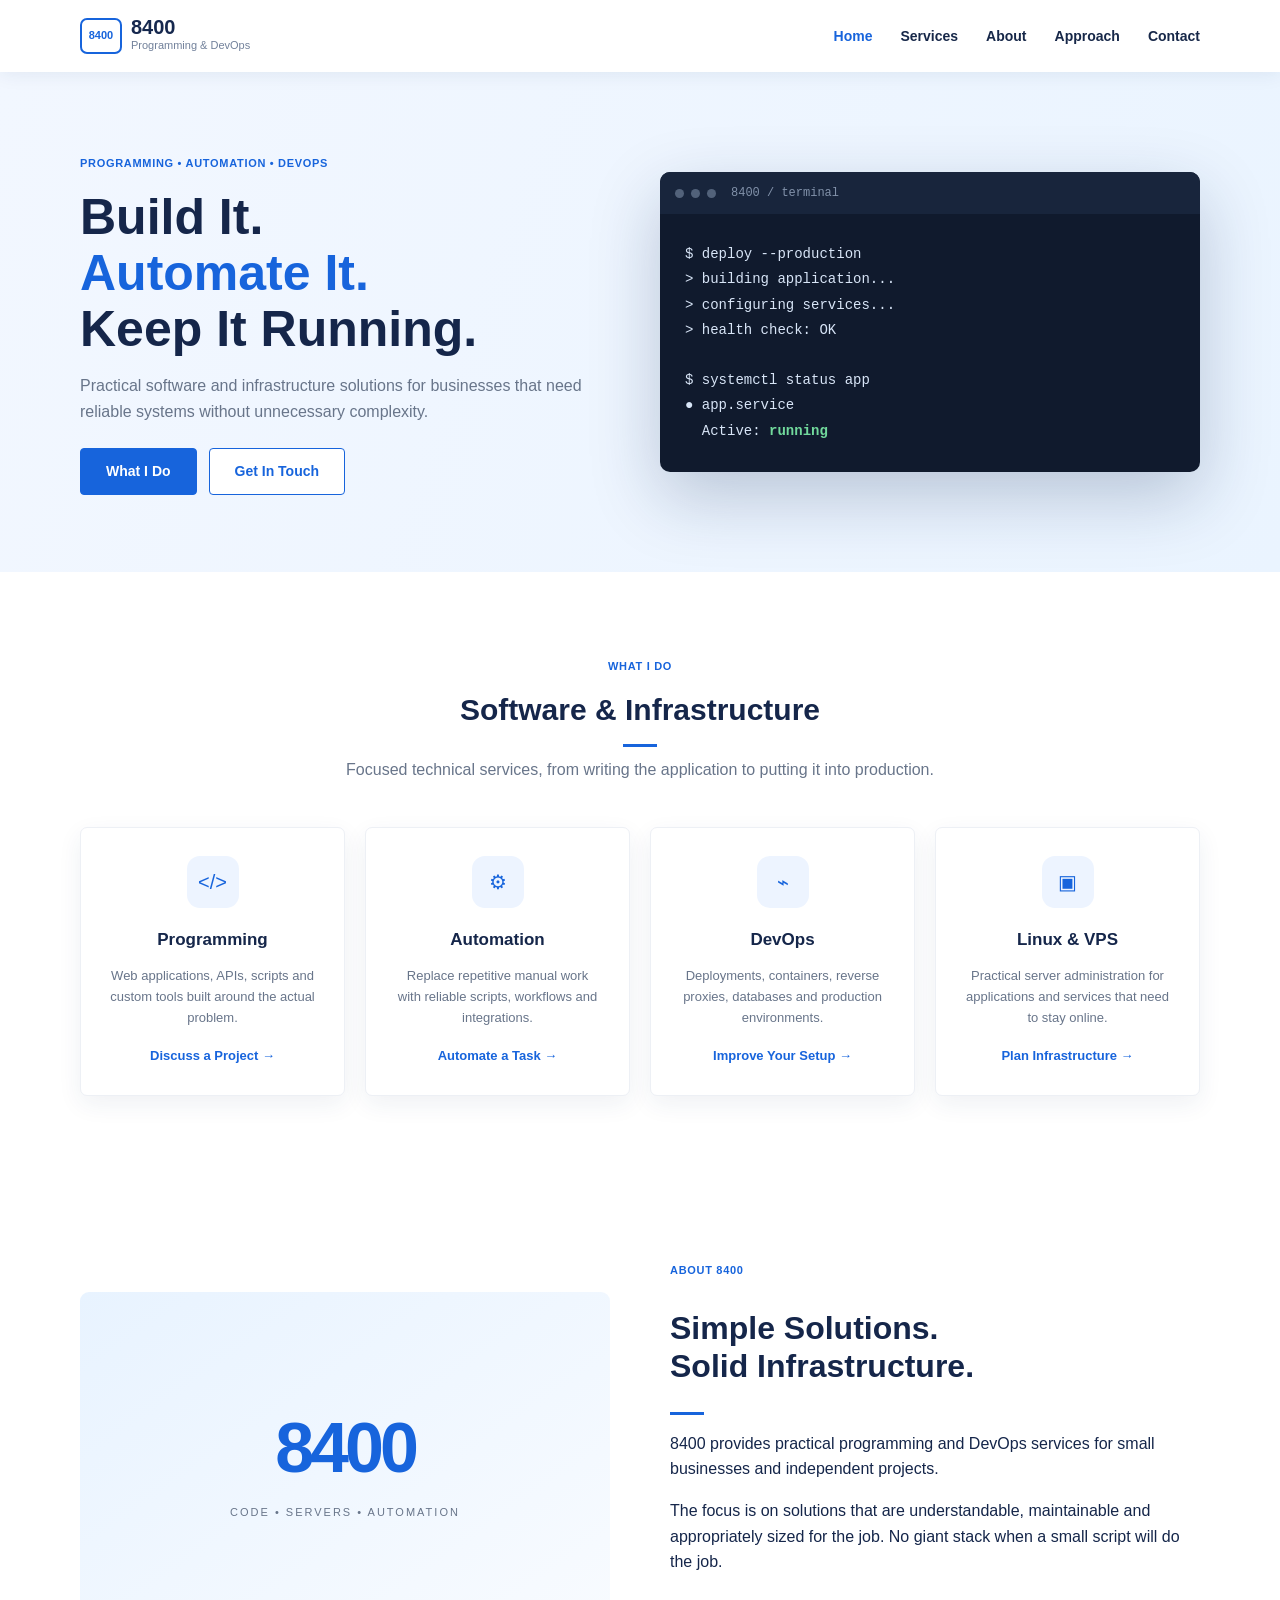
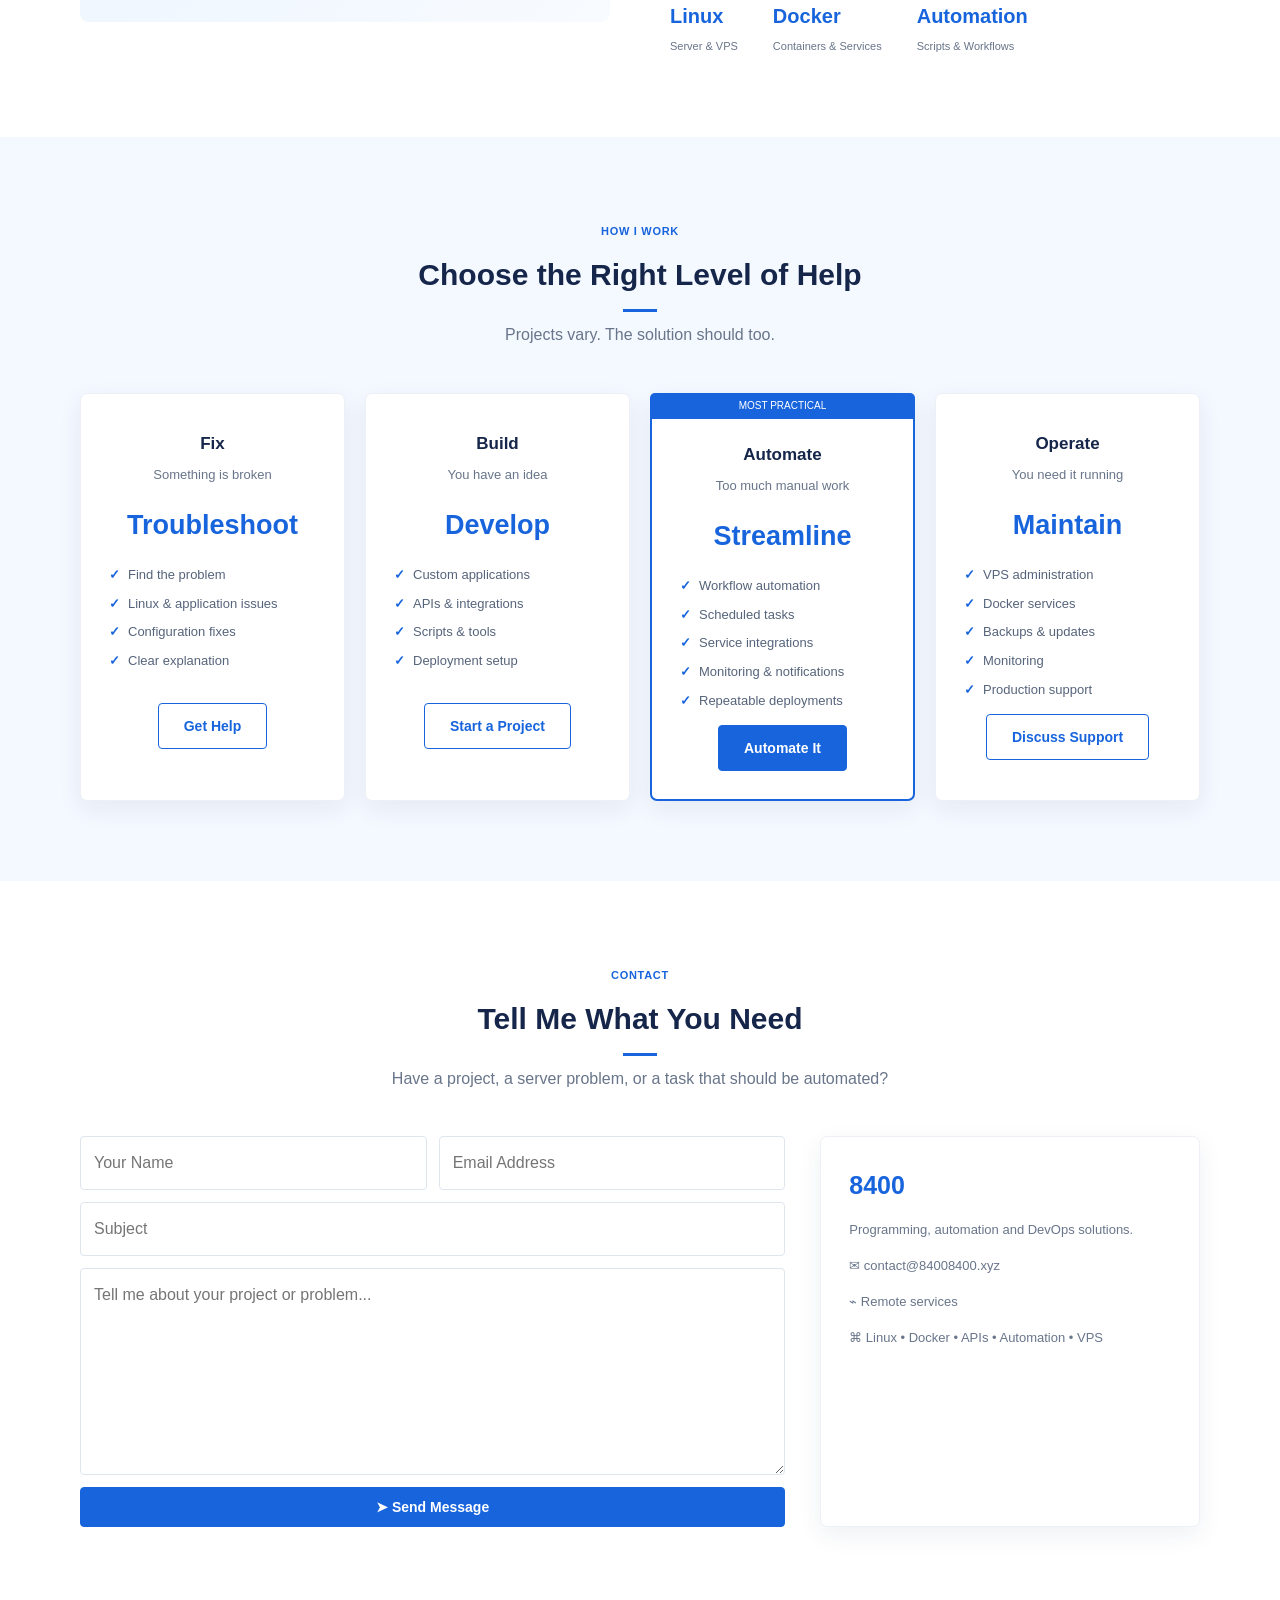
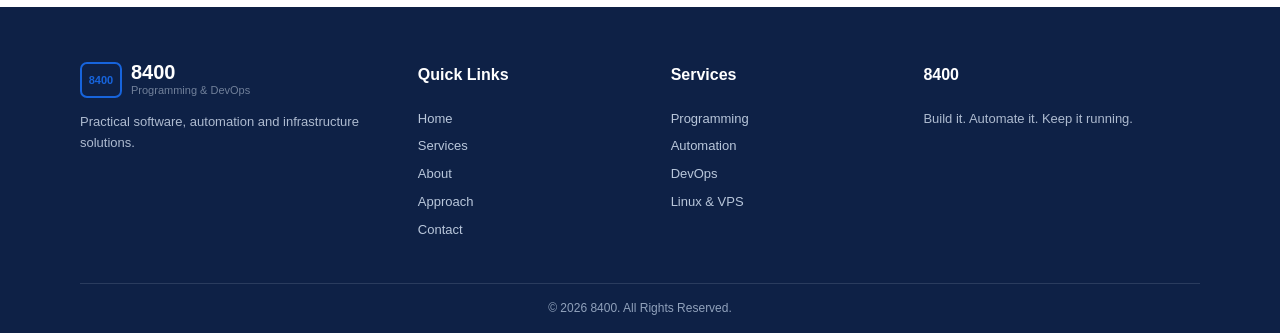
==== index.html @ 8e166c2e "site1" ====
<!doctype html>
<html lang="en">
<head>
<meta charset="utf-8">
<meta name="viewport" content="width=device-width,initial-scale=1">
<meta name="description" content="8400 - Programming, automation and DevOps solutions.">
<title>8400 | Programming & DevOps</title>
<link rel="stylesheet" href="css/style.css">
</head>
<body>
<header class="navbar">
<div class="container nav-container">
<a class="logo" href="#home"><span class="logo-mark">8400</span><span><b>8400</b><small>Programming & DevOps</small></span></a>
<button class="menu-toggle" id="menuToggle">☰</button>
<nav class="nav-links" id="navLinks">
<a href="#home">Home</a><a href="#services">Services</a><a href="#about">About</a><a href="#approach">Approach</a><a href="#contact">Contact</a>
</nav>
</div>
</header>

<main>
<section class="hero" id="home">
<div class="container hero-content">
<div>
<span class="eyebrow">PROGRAMMING • AUTOMATION • DEVOPS</span>
<h1>Build It.<br><span>Automate It.</span><br>Keep It Running.</h1>
<p>Practical software and infrastructure solutions for businesses that need reliable systems without unnecessary complexity.</p>
<div class="hero-buttons"><a class="button primary" href="#services">What I Do</a><a class="button secondary" href="#contact">Get In Touch</a></div>
</div>
<div class="hero-art"><div class="code-window"><div class="window-bar"><i></i><i></i><i></i><span>8400 / terminal</span></div><pre>$ deploy --production
&gt; building application...
&gt; configuring services...
&gt; health check: OK

$ systemctl status app
● app.service
  Active: <b>running</b></pre></div></div>
</div>
</section>

<section class="section" id="services">
<div class="container">
<div class="section-heading"><span class="eyebrow">WHAT I DO</span><h2>Software & Infrastructure</h2><div class="heading-line"></div><p>Focused technical services, from writing the application to putting it into production.</p></div>
<div class="cards four">
<article class="card service-card"><div class="icon">&lt;/&gt;</div><h3>Programming</h3><p>Web applications, APIs, scripts and custom tools built around the actual problem.</p><a href="#contact">Discuss a Project →</a></article>
<article class="card service-card"><div class="icon">⚙</div><h3>Automation</h3><p>Replace repetitive manual work with reliable scripts, workflows and integrations.</p><a href="#contact">Automate a Task →</a></article>
<article class="card service-card"><div class="icon">⌁</div><h3>DevOps</h3><p>Deployments, containers, reverse proxies, databases and production environments.</p><a href="#contact">Improve Your Setup →</a></article>
<article class="card service-card"><div class="icon">▣</div><h3>Linux & VPS</h3><p>Practical server administration for applications and services that need to stay online.</p><a href="#contact">Plan Infrastructure →</a></article>
</div>
</div>
</section>

<section class="section about" id="about">
<div class="container about-grid">
<div class="about-image"><strong>8400</strong><span>CODE • SERVERS • AUTOMATION</span></div>
<div><span class="eyebrow">ABOUT 8400</span><h2>Simple Solutions.<br>Solid Infrastructure.</h2><div class="heading-line left"></div>
<p>8400 provides practical programming and DevOps services for small businesses and independent projects.</p>
<p>The focus is on solutions that are understandable, maintainable and appropriately sized for the job. No giant stack when a small script will do the job.</p>
<div class="stats"><div><strong>Linux</strong><span>Server & VPS</span></div><div><strong>Docker</strong><span>Containers & Services</span></div><div><strong>Automation</strong><span>Scripts & Workflows</span></div></div>
</div>
</div>
</section>

<section class="section pricing" id="approach">
<div class="container">
<div class="section-heading"><span class="eyebrow">HOW I WORK</span><h2>Choose the Right Level of Help</h2><div class="heading-line"></div><p>Projects vary. The solution should too.</p></div>
<div class="cards four">
<article class="card price-card"><h3>Fix</h3><p>Something is broken</p><strong class="price">Troubleshoot</strong><ul><li>Find the problem</li><li>Linux & application issues</li><li>Configuration fixes</li><li>Clear explanation</li></ul><a class="button secondary" href="#contact">Get Help</a></article>
<article class="card price-card"><h3>Build</h3><p>You have an idea</p><strong class="price">Develop</strong><ul><li>Custom applications</li><li>APIs & integrations</li><li>Scripts & tools</li><li>Deployment setup</li></ul><a class="button secondary" href="#contact">Start a Project</a></article>
<article class="card price-card popular"><span class="popular-label">MOST PRACTICAL</span><h3>Automate</h3><p>Too much manual work</p><strong class="price">Streamline</strong><ul><li>Workflow automation</li><li>Scheduled tasks</li><li>Service integrations</li><li>Monitoring & notifications</li><li>Repeatable deployments</li></ul><a class="button primary" href="#contact">Automate It</a></article>
<article class="card price-card"><h3>Operate</h3><p>You need it running</p><strong class="price">Maintain</strong><ul><li>VPS administration</li><li>Docker services</li><li>Backups & updates</li><li>Monitoring</li><li>Production support</li></ul><a class="button secondary" href="#contact">Discuss Support</a></article>
</div>
</div>
</section>

<section class="section contact" id="contact">
<div class="container">
<div class="section-heading"><span class="eyebrow">CONTACT</span><h2>Tell Me What You Need</h2><div class="heading-line"></div><p>Have a project, a server problem, or a task that should be automated?</p></div>
<div class="contact-grid">
<form class="contact-form" id="contactForm"><div class="form-row"><input name="name" placeholder="Your Name" required><input type="email" name="email" placeholder="Email Address" required></div><input name="subject" placeholder="Subject"><textarea name="message" rows="7" placeholder="Tell me about your project or problem..." required></textarea><button class="button primary" type="submit">➤ Send Message</button></form>
<div class="contact-info card"><h3>8400</h3><p>Programming, automation and DevOps solutions.</p><p>✉ contact@84008400.xyz</p><p>⌁ Remote services</p><p>⌘ Linux • Docker • APIs • Automation • VPS</p></div>
</div>
</div>
</section>
</main>

<footer><div class="container footer-grid">
<div><div class="logo footer-logo"><span class="logo-mark">8400</span><span><b>8400</b><small>Programming & DevOps</small></span></div><p>Practical software, automation and infrastructure solutions.</p></div>
<div><h4>Quick Links</h4><a href="#home">Home</a><a href="#services">Services</a><a href="#about">About</a><a href="#approach">Approach</a><a href="#contact">Contact</a></div>
<div><h4>Services</h4><a href="#services">Programming</a><a href="#services">Automation</a><a href="#services">DevOps</a><a href="#services">Linux & VPS</a></div>
<div><h4>8400</h4><p>Build it. Automate it. Keep it running.</p></div>
</div><div class="container copyright">© 2026 8400. All Rights Reserved.</div></footer>
<script src="js/script.js"></script>
</body></html>
---- css/style.css ----
*{box-sizing:border-box}html{scroll-behavior:smooth;scroll-padding-top:80px}body{margin:0;font-family:Arial,Helvetica,sans-serif;color:#15264a;line-height:1.6}.container{width:min(1120px,92%);margin:auto}.navbar{position:sticky;top:0;z-index:1000;background:rgba(255,255,255,.97);box-shadow:0 2px 18px #18345a14;backdrop-filter:blur(10px)}.nav-container{height:72px;display:flex;align-items:center;justify-content:space-between}.logo{display:flex;align-items:center;gap:9px;text-decoration:none;color:#16284e}.logo b{display:block;font-size:20px;line-height:20px}.logo small{display:block;font-size:11px;color:#71809a}.logo-mark{width:42px;height:36px;border:2px solid #1764dc;border-radius:7px;display:grid;place-items:center;color:#1764dc;font-size:11px;font-weight:bold}.nav-links{display:flex;gap:28px}.nav-links a{color:#172849;text-decoration:none;font-weight:600;font-size:14px}.nav-links a:hover,.nav-links a.active{color:#1764dc}.menu-toggle{display:none;border:0;background:none;font-size:25px}.hero{background:linear-gradient(110deg,#f2f7ff,#eaf4ff);min-height:500px;display:flex;align-items:center}.hero-content{display:grid;grid-template-columns:1fr 1fr;align-items:center;gap:40px}.eyebrow{color:#1764dc;font-size:11px;font-weight:800;letter-spacing:.7px}.hero h1{font-size:50px;line-height:1.12;margin:14px 0}.hero h1 span{color:#1764dc}.hero p,.section-heading>p{color:#68758a;max-width:600px}.hero-buttons{display:flex;gap:12px;margin-top:24px}.button{display:inline-block;padding:11px 25px;border-radius:4px;font-weight:700;font-size:14px;text-decoration:none;cursor:pointer;border:1px solid #1764dc}.button.primary{background:#1764dc;color:#fff}.button.secondary{background:#fff;color:#1764dc}.code-window{background:#101a2d;border-radius:10px;overflow:hidden;box-shadow:0 25px 70px #0f28503b;color:#d8e5f7}.window-bar{height:42px;background:#18253c;display:flex;align-items:center;gap:7px;padding:0 15px;color:#8292aa;font:12px monospace}.window-bar i{width:9px;height:9px;border-radius:50%;background:#52627a}.window-bar span{margin-left:8px}.code-window pre{margin:0;padding:28px 25px;font:14px/1.8 ui-monospace,monospace;white-space:pre-wrap}.code-window b{color:#71d99c}.section{padding:80px 0}.section-heading{text-align:center;margin-bottom:45px}.section-heading h2{font-size:30px;margin:8px 0}.section-heading>p{margin:10px auto}.heading-line{height:3px;width:34px;background:#1764dc;margin:10px auto}.heading-line.left{margin-left:0}.cards{display:grid;gap:20px}.cards.four{grid-template-columns:repeat(4,1fr)}.card{background:#fff;border:1px solid #edf0f5;border-radius:7px;box-shadow:0 8px 25px #19356412;padding:28px}.service-card{text-align:center}.icon{width:52px;height:52px;margin:auto auto 18px;border-radius:13px;background:#edf4ff;color:#1764dc;display:grid;place-items:center;font-size:20px}.card h3{margin:8px 0;font-size:17px}.card p{color:#68758a;font-size:13px}.service-card a{color:#1764dc;text-decoration:none;font-size:13px;font-weight:700}.about-grid{display:grid;grid-template-columns:1fr 1fr;gap:60px;align-items:center}.about-image{height:330px;border-radius:9px;background:linear-gradient(145deg,#e8f3ff,#f8fbff);display:flex;flex-direction:column;align-items:center;justify-content:center}.about-image strong{font-size:70px;letter-spacing:-4px;color:#1764dc}.about-image span{font-size:11px;letter-spacing:2px;color:#68758a}.about h2{font-size:32px;line-height:1.2}.stats{display:flex;gap:35px;margin-top:25px}.stats strong{display:block;color:#1764dc;font-size:20px}.stats span{font-size:11px;color:#68758a}.pricing{background:#f4f8ff}.price-card{text-align:center;position:relative}.price-card>p{margin:0}.price{display:block;color:#1764dc;font-size:27px;margin:18px 0}.price-card ul{text-align:left;padding:0;list-style:none;font-size:13px;color:#56647b;min-height:125px}.price-card li{margin:8px 0}.price-card li:before{content:"✓";color:#1764dc;font-weight:bold;margin-right:8px}.popular{border:2px solid #1764dc}.popular-label{position:absolute;top:-2px;left:-2px;right:-2px;background:#1764dc;color:white;font-size:10px;padding:5px;border-radius:5px 5px 0 0}.popular h3{margin-top:18px}.contact-grid{display:grid;grid-template-columns:1.3fr .7fr;gap:35px}.contact-form{display:flex;flex-direction:column;gap:12px}.form-row{display:grid;grid-template-columns:1fr 1fr;gap:12px}input,textarea{font:inherit;border:1px solid #dfe5ed;border-radius:4px;padding:13px;outline:none}input:focus,textarea:focus{border-color:#1764dc}.contact-info h3{color:#1764dc;font-size:25px;margin-top:0}.contact-info p{margin:15px 0}footer{background:#0e2146;color:#dce6f7;padding:55px 0 15px}.footer-grid{display:grid;grid-template-columns:1.4fr 1fr 1fr 1.3fr;gap:40px}.footer-logo{color:#fff}.footer-grid p{font-size:13px;color:#aebbd0}.footer-grid h4{color:#fff;margin-top:0}.footer-grid a{display:block;color:#b9c7db;text-decoration:none;font-size:13px;margin:7px 0}.copyright{border-top:1px solid #2a3c5e;margin-top:35px;padding-top:15px;text-align:center;color:#91a2bc;font-size:12px}@media(max-width:850px){.menu-toggle{display:block}.nav-links{display:none;position:absolute;top:72px;left:0;right:0;background:#fff;flex-direction:column;padding:15px 5%;box-shadow:0 10px 20px #00000014}.nav-links.open{display:flex}.hero-content,.about-grid,.contact-grid{grid-template-columns:1fr}.hero{text-align:center}.hero p{margin:auto}.hero-buttons{justify-content:center}.cards.four{grid-template-columns:1fr 1fr}.footer-grid{grid-template-columns:1fr 1fr}.code-window{margin:auto}}@media(max-width:520px){.cards.four{grid-template-columns:1fr}.hero h1{font-size:38px}.form-row{grid-template-columns:1fr}.section{padding:60px 0}.stats{gap:15px}}
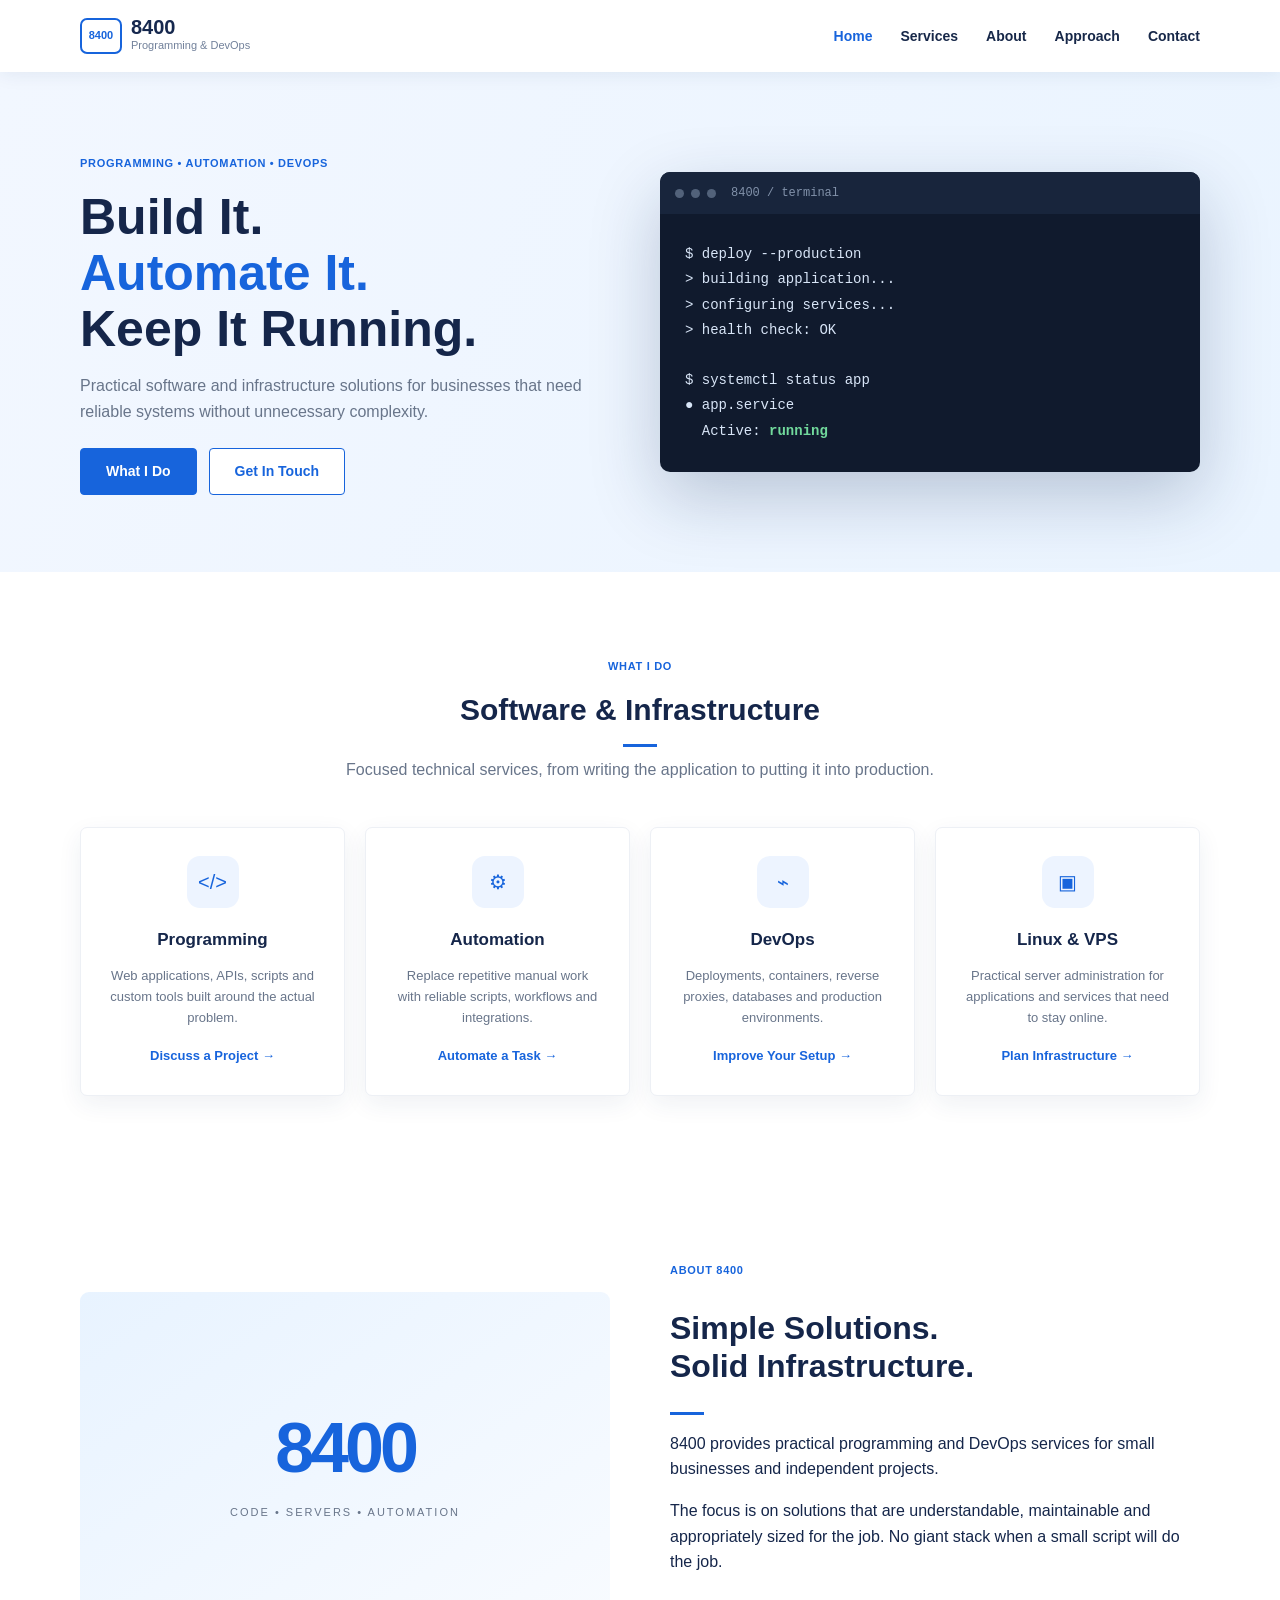
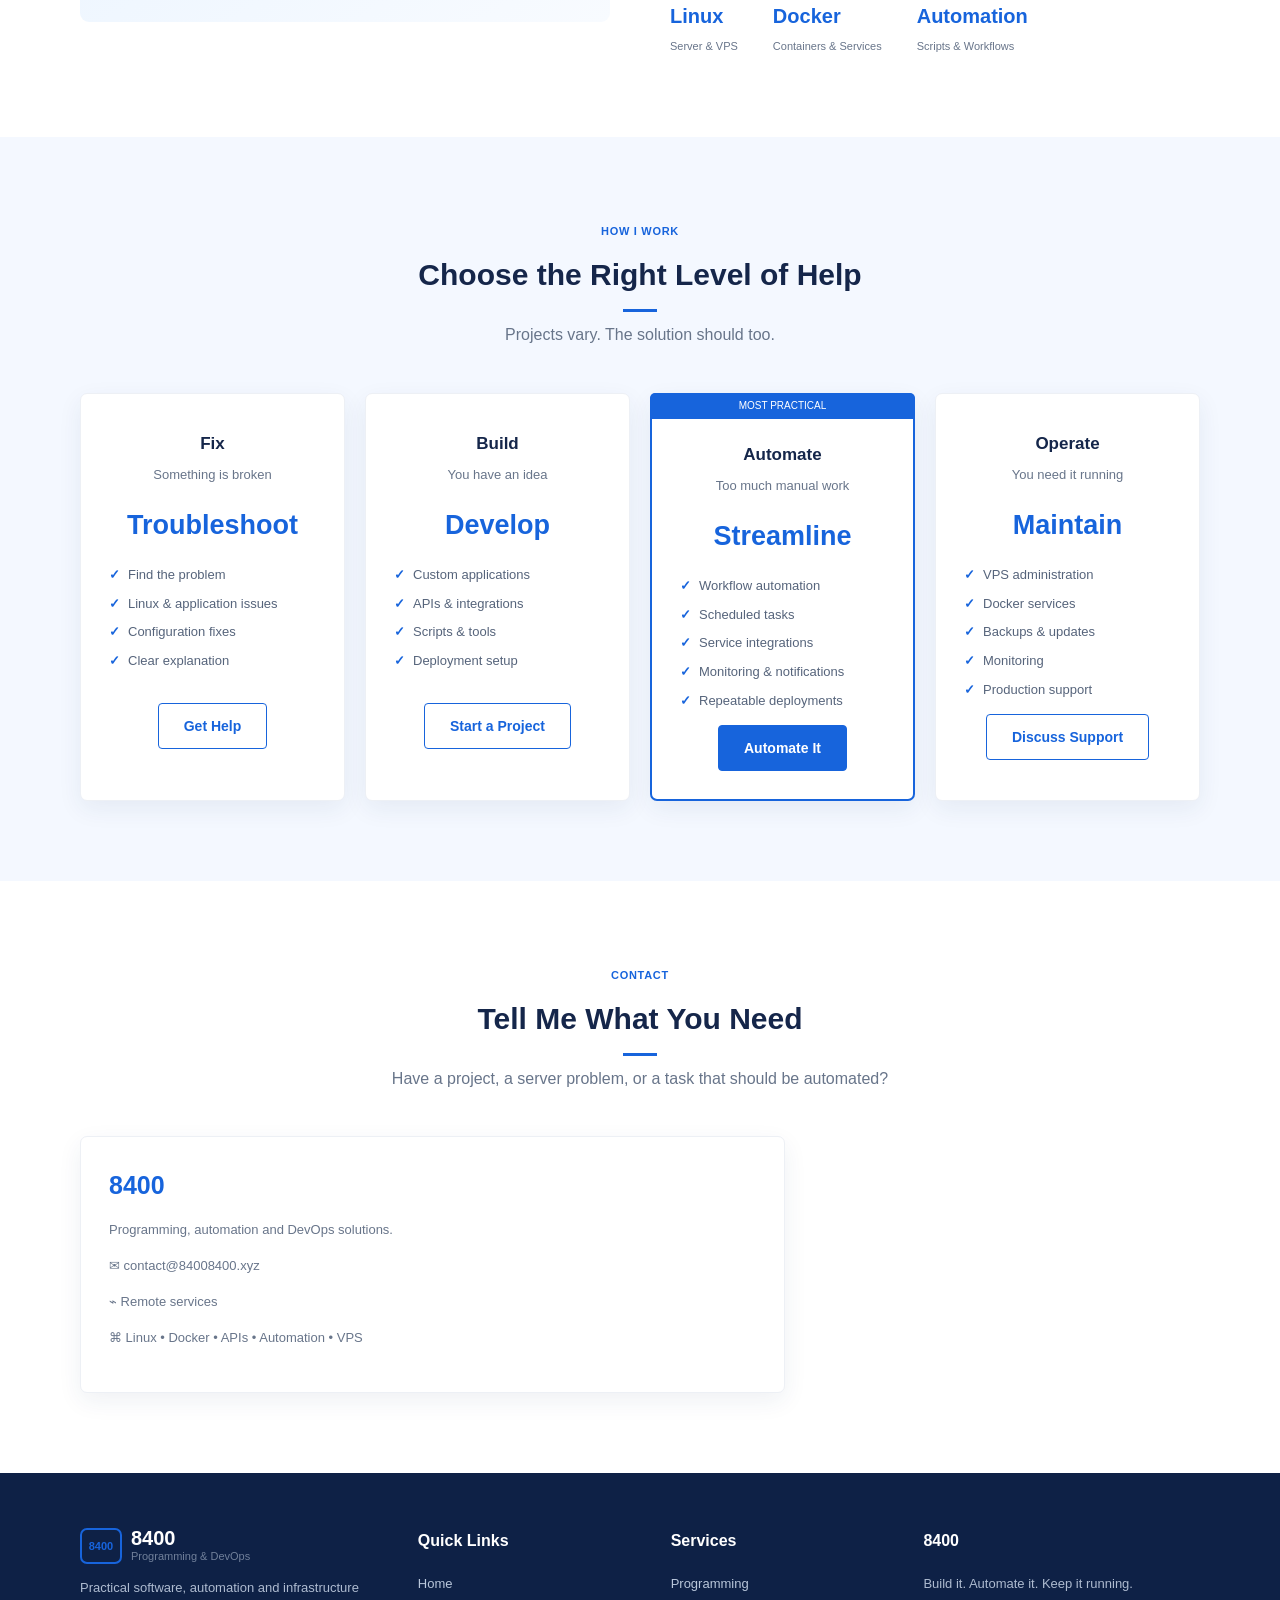
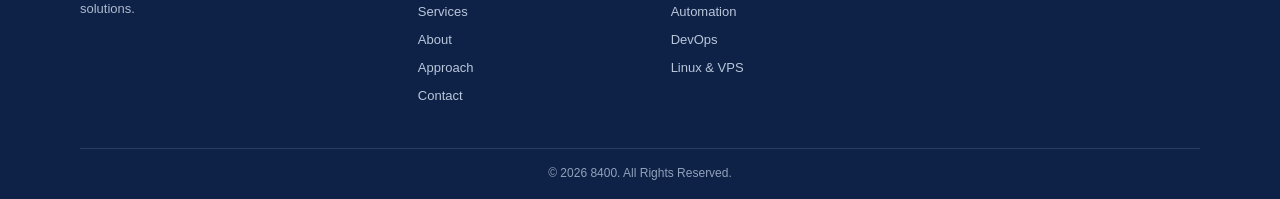
==== commit 3fb906a1: "site4" ====
--- a/index.html
+++ b/index.html
@@ -77,7 +77,8 @@
 <div class="container">
 <div class="section-heading"><span class="eyebrow">CONTACT</span><h2>Tell Me What You Need</h2><div class="heading-line"></div><p>Have a project, a server problem, or a task that should be automated?</p></div>
 <div class="contact-grid">
-<form class="contact-form" id="contactForm"><div class="form-row"><input name="name" placeholder="Your Name" required><input type="email" name="email" placeholder="Email Address" required></div><input name="subject" placeholder="Subject"><textarea name="message" rows="7" placeholder="Tell me about your project or problem..." required></textarea><button class="button primary" type="submit">➤ Send Message</button></form>
+<script type="text/javascript" src="https://www.jotform.com/jsform/262212962630048"></script>
+
 <div class="contact-info card"><h3>8400</h3><p>Programming, automation and DevOps solutions.</p><p>✉ contact@84008400.xyz</p><p>⌁ Remote services</p><p>⌘ Linux • Docker • APIs • Automation • VPS</p></div>
 </div>
 </div>
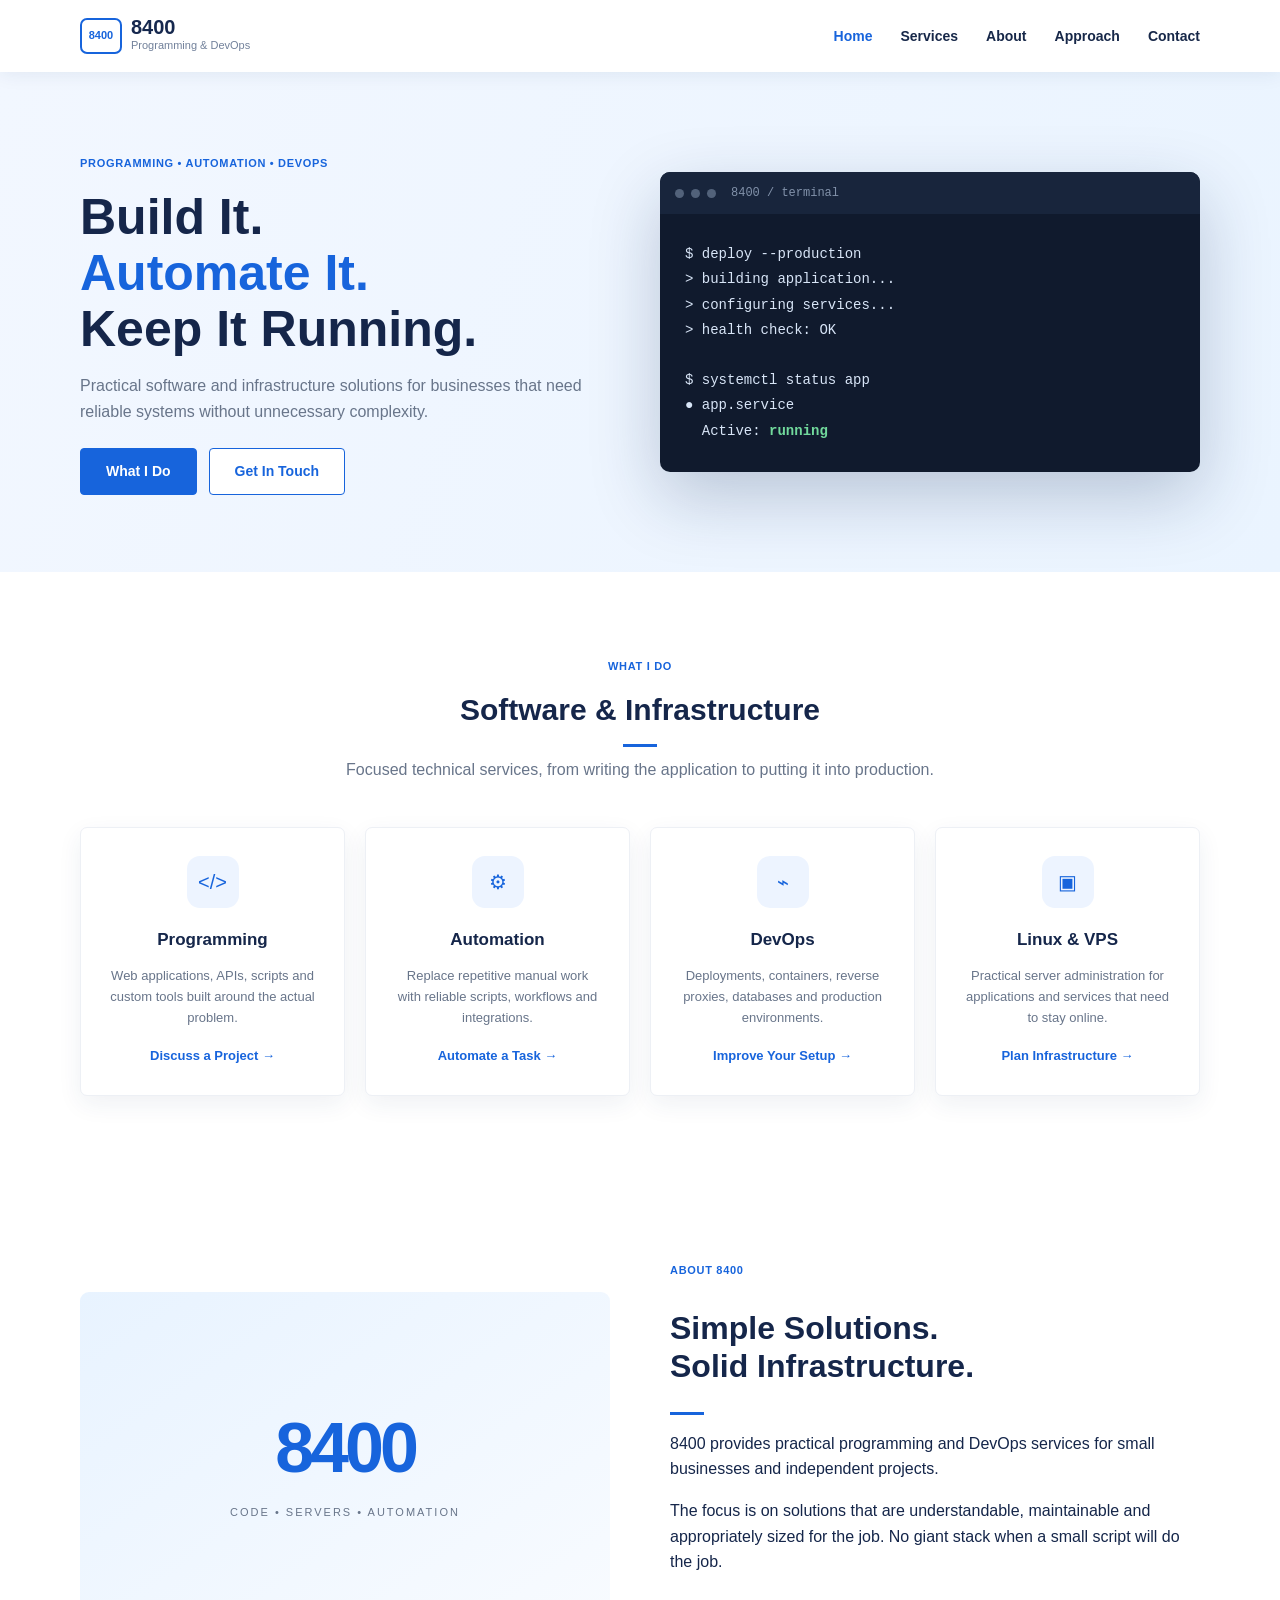
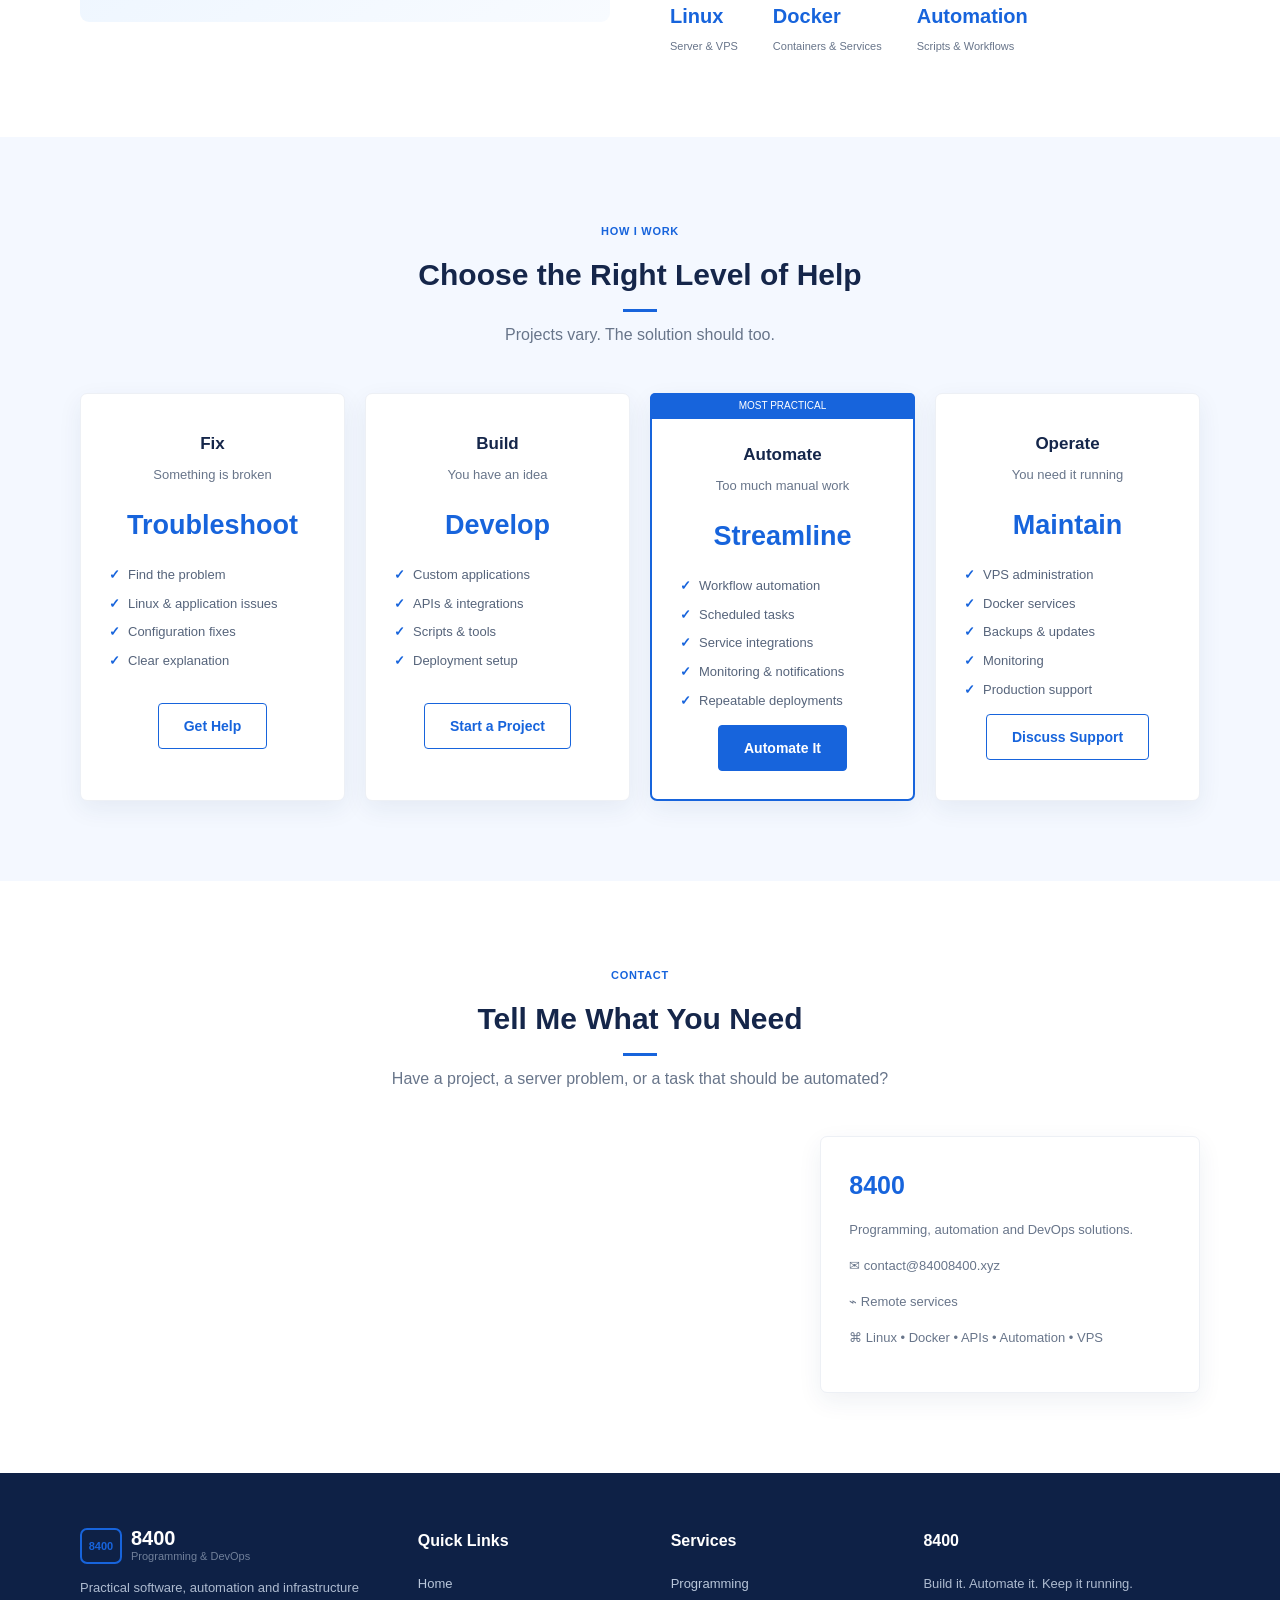
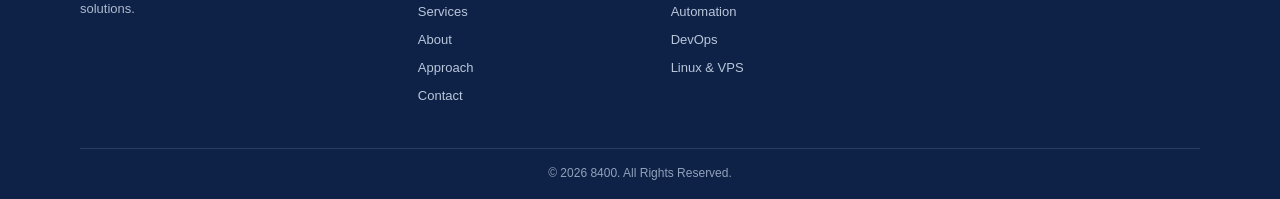
==== commit 6a5cdc20: "site5" ====
--- a/index.html
+++ b/index.html
@@ -78,7 +78,8 @@
 <div class="section-heading"><span class="eyebrow">CONTACT</span><h2>Tell Me What You Need</h2><div class="heading-line"></div><p>Have a project, a server problem, or a task that should be automated?</p></div>
 <div class="contact-grid">
 <script type="text/javascript" src="https://www.jotform.com/jsform/262212962630048"></script>
-
+<br/>
+<script type="text/javascript" src="https://www.jotform.com/jsform/262220935146049"></script>
 <div class="contact-info card"><h3>8400</h3><p>Programming, automation and DevOps solutions.</p><p>✉ contact@84008400.xyz</p><p>⌁ Remote services</p><p>⌘ Linux • Docker • APIs • Automation • VPS</p></div>
 </div>
 </div>
